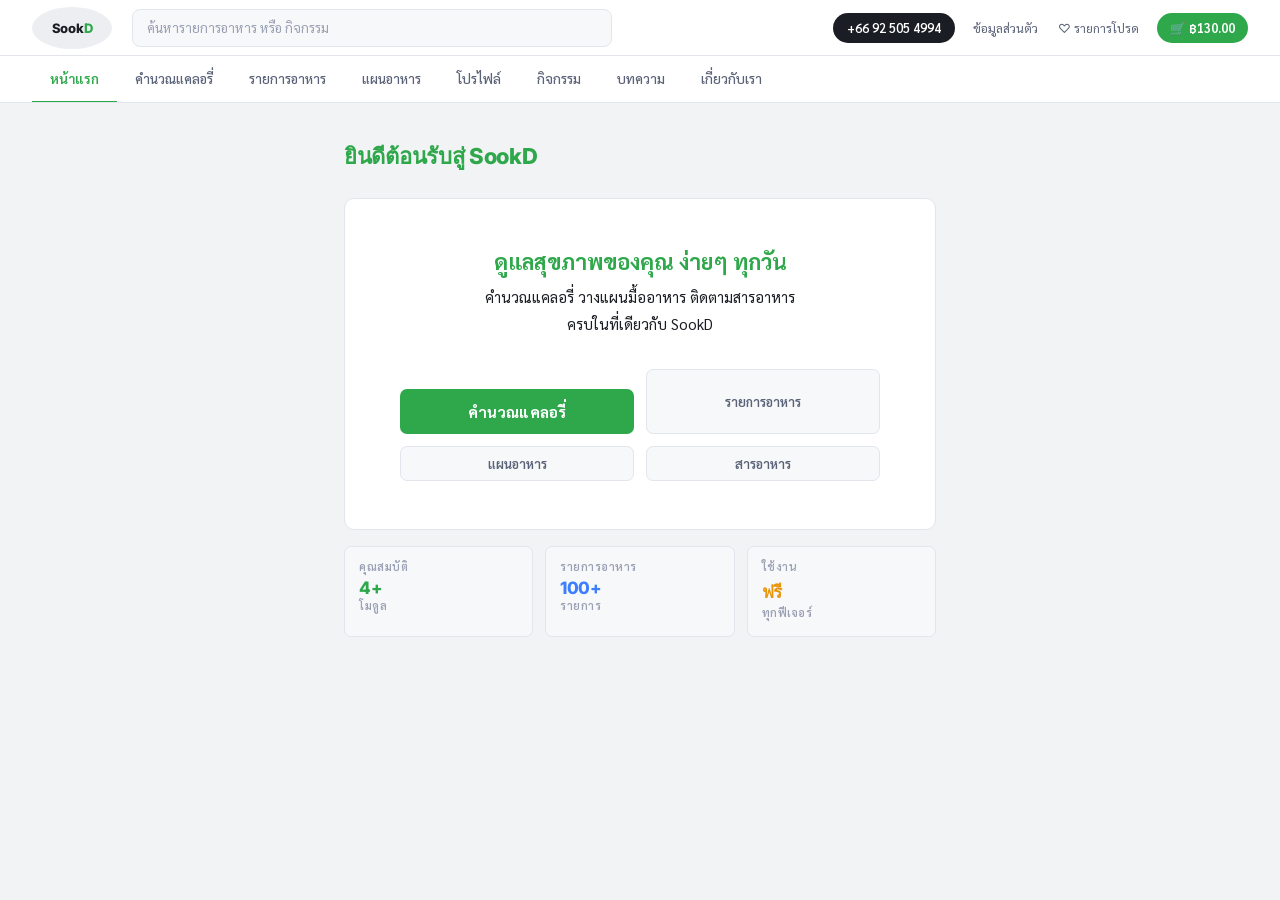
==== index.html @ 578bf30f "first commit" ====
<!DOCTYPE html>
<html lang="th">
<head>
<meta charset="UTF-8">
<meta name="viewport" content="width=device-width, initial-scale=1.0">
<title>Sook D · แคลอรี่และโภชนาการ</title>
<link rel="preconnect" href="https://fonts.googleapis.com">
<link href="https://fonts.googleapis.com/css2?family=Sarabun:wght@300;400;500;600;700&family=Inter:wght@400;500;600;700;800&display=swap" rel="stylesheet">
<link rel="stylesheet" href="css/base.css">
<link rel="stylesheet" href="css/layout.css">
<link rel="stylesheet" href="css/macro.css">
<link rel="stylesheet" href="css/planner.css">
<link rel="stylesheet" href="css/modal.css">
<link rel="stylesheet" href="css/components.css">
</head>
<body>

<!-- ── TOP NAV ── -->
<header class="topnav">
  <div class="topnav-logo">Sook<span>D</span></div>

  <div class="topnav-search">
    <input type="text" placeholder="ค้นหารายการอาหาร หรือ กิจกรรม">
  </div>

  <div class="topnav-right">
    <button class="topnav-phone">+66 92 505 4994</button>
    <button class="topnav-icon-btn">ข้อมูลส่วนตัว</button>
    <button class="topnav-icon-btn">&#9825; รายการโปรด</button>
    <button class="topnav-cart">&#128722; &#3647;130.00</button>
  </div>
</header>

<!-- ── SUB NAV ── -->
<nav class="subnav">
  <button class="subnav-tab active" data-page="home"       onclick="showPage('home', this)">หน้าแรก</button>
  <button class="subnav-tab"        data-page="calc"       onclick="showPage('calc', this)">คำนวณแคลอรี่</button>
  <button class="subnav-tab"        data-page="foods"      onclick="showPage('foods', this)">รายการอาหาร</button>
  <button class="subnav-tab"        data-page="plan"       onclick="showPage('plan', this)">แผนอาหาร</button>
  <button class="subnav-tab"        data-page="history"    onclick="showPage('history', this)">โปรไฟล์</button>
  <button class="subnav-tab"        data-page="activities" onclick="showPage('activities', this)">กิจกรรม</button>
  <button class="subnav-tab"        data-page="articles"   onclick="showPage('articles', this)">บทความ</button>
  <button class="subnav-tab"        data-page="about"      onclick="showPage('about', this)">เกี่ยวกับเรา</button>
</nav>

<!-- ── PAGE CONTENT ── -->
<div id="page-content" class="container"></div>

<!-- ── FOOD MODAL ── -->
<div class="modal-overlay" id="food-modal" onclick="closeModalOutside(event)"></div>

<!-- ── TOAST ── -->
<div class="toast" id="toast">
  <span class="toast-icon" id="toast-icon">✓</span>
  <span id="toast-msg">บันทึกแล้ว</span>
</div>

<script src="js/state.js"></script>
<script src="js/toast.js"></script>
<script src="js/foods.js"></script>
<script src="js/foodspage.js"></script>
<script src="js/calc.js"></script>
<script src="js/macro.js"></script>
<script src="js/planner.js"></script>
<script src="js/modal.js"></script>
<script src="js/history.js"></script>
<script src="js/nav.js"></script>
<script src="js/main.js"></script>
</body>
</html>
---- css/base.css ----
/* ══════════════════════════════════════════════════
   base.css · CSS vars, Reset, Top nav, Sub nav
   ══════════════════════════════════════════════════ */

@import url('https://fonts.googleapis.com/css2?family=Sarabun:wght@300;400;500;600;700&family=Inter:wght@400;500;600;700;800&display=swap');

:root {
  --bg:        #f2f3f5;
  --surface:   #ffffff;
  --surface2:  #f7f8fa;
  --surface3:  #eceef2;
  --border:    #e2e5ec;
  --border2:   #c8cdd8;

  --text:      #1a1d23;
  --text2:     #5a6278;
  --text3:     #9aa0b4;

  --accent:        #2ea84b;
  --accent-dark:   #228c3c;
  --accent-dim:    rgba(46,168,75,.10);
  --accent-glow:   rgba(46,168,75,.18);

  --blue:      #3d7eff;
  --blue-dim:  rgba(61,126,255,.10);
  --amber:     #e8950a;
  --amber-dim: rgba(232,149,10,.10);
  --rose:      #e03c5a;
  --rose-dim:  rgba(224,60,90,.10);
  --purple:    #7c4dff;

  --radius:    10px;
  --radius-sm: 7px;
  --shadow-sm: 0 1px 3px rgba(0,0,0,.06);
  --shadow:    0 2px 8px rgba(0,0,0,.07);
}

*, *::before, *::after { box-sizing: border-box; margin: 0; padding: 0; }
html { font-size: 15px; }
body {
  font-family: 'Sarabun', 'Inter', sans-serif;
  background: var(--bg);
  color: var(--text);
  min-height: 100vh;
}
button { cursor: pointer; font-family: inherit; }
input, select, textarea { font-family: inherit; }

/* ── TOP NAV ── */
.topnav {
  background: var(--surface);
  border-bottom: 1px solid var(--border);
  padding: 0 32px;
  height: 56px;
  display: flex;
  align-items: center;
  gap: 20px;
  position: sticky;
  top: 0;
  z-index: 100;
}

.topnav-logo {
  font-family: 'Inter', sans-serif;
  font-size: 17px;
  font-weight: 800;
  color: var(--text);
  white-space: nowrap;
  min-width: 80px;
  background: var(--surface3);
  border-radius: 50%;
  width: 42px;
  height: 42px;
  display: flex;
  align-items: center;
  justify-content: center;
  font-size: 13px;
  letter-spacing: -.3px;
}
.topnav-logo span { color: var(--accent); }

.topnav-search {
  flex: 1;
  max-width: 480px;
  position: relative;
}
.topnav-search input {
  width: 100%;
  height: 38px;
  border: 1.5px solid var(--border);
  border-radius: 8px;
  padding: 0 40px 0 14px;
  font-size: 13.5px;
  background: var(--surface2);
  color: var(--text);
  outline: none;
  transition: border-color .15s;
}
.topnav-search input:focus { border-color: var(--accent); background: #fff; }
.topnav-search input::placeholder { color: var(--text3); }
.topnav-search-icon {
  position: absolute;
  right: 12px;
  top: 50%;
  transform: translateY(-50%);
  color: var(--text3);
  font-size: 14px;
  pointer-events: none;
}

.topnav-right {
  display: flex;
  align-items: center;
  gap: 16px;
  margin-left: auto;
}

.topnav-phone {
  background: var(--text);
  color: #fff;
  border: none;
  border-radius: 20px;
  padding: 7px 14px;
  font-size: 12.5px;
  font-weight: 600;
  display: flex;
  align-items: center;
  gap: 6px;
  white-space: nowrap;
}
.topnav-phone:hover { background: #2a2d36; }

.topnav-icon-btn {
  display: flex;
  align-items: center;
  gap: 5px;
  font-size: 12.5px;
  color: var(--text2);
  background: none;
  border: none;
  padding: 4px 2px;
  white-space: nowrap;
}
.topnav-icon-btn:hover { color: var(--accent); }

.topnav-cart {
  background: var(--accent);
  color: #fff;
  border: none;
  border-radius: 20px;
  padding: 7px 13px;
  font-size: 12.5px;
  font-weight: 700;
  display: flex;
  align-items: center;
  gap: 6px;
}
.topnav-cart:hover { background: var(--accent-dark); }

/* ── SUB NAV (horizontal page tabs) ── */
.subnav {
  background: var(--surface);
  border-bottom: 1px solid var(--border);
  padding: 0 32px;
  display: flex;
  align-items: center;
  gap: 0;
  overflow-x: auto;
  scrollbar-width: none;
}
.subnav::-webkit-scrollbar { display: none; }

.subnav-tab {
  background: none;
  border: none;
  border-bottom: 2.5px solid transparent;
  padding: 14px 18px;
  font-size: 13.5px;
  font-weight: 500;
  color: var(--text2);
  white-space: nowrap;
  transition: color .15s, border-color .15s;
  margin-bottom: -1px;
}
.subnav-tab:hover { color: var(--text); }
.subnav-tab.active {
  color: var(--accent);
  border-bottom-color: var(--accent);
  font-weight: 600;
}
---- css/layout.css ----
/* ══════════════════════════════════════════════════
   layout.css · Page wrapper, Cards, Forms, Buttons
   ══════════════════════════════════════════════════ */

/* ── PAGE CONTENT WRAPPER ── */
#page-content {
  min-height: calc(100vh - 112px);
  padding: 36px 24px 60px;
}
.container {
  max-width: 640px;
  margin: 0 auto;
}
.container-wide {
  max-width: 1060px;
  margin: 0 auto;
}

/* ── PAGE TITLE ── */
.page-title {
  font-family: 'Inter', sans-serif;
  font-size: 22px;
  font-weight: 800;
  color: var(--accent);
  margin-bottom: 24px;
  letter-spacing: -.3px;
}

/* ── CARD ── */
.card {
  background: var(--surface);
  border: 1px solid var(--border);
  border-radius: var(--radius);
  padding: 28px 32px;
  margin-bottom: 16px;
}
.card-title {
  font-family: 'Inter', sans-serif;
  font-size: 15px;
  font-weight: 700;
  color: var(--text);
  margin-bottom: 20px;
  letter-spacing: -.2px;
}

/* ── SECTION HEADER ── */
.section-header { margin-bottom: 20px; }
.section-title {
  font-family: 'Inter', sans-serif;
  font-size: 18px;
  font-weight: 800;
  color: var(--text);
  margin-bottom: 4px;
  letter-spacing: -.3px;
}
.section-sub { font-size: 13px; color: var(--text3); }

/* ── GRID ── */
.grid-2 { display: grid; grid-template-columns: 1fr 1fr; gap: 16px; }
.grid-3 { display: grid; grid-template-columns: 1fr 1fr 1fr; gap: 12px; }
@media (max-width: 700px) {
  .grid-2 { grid-template-columns: 1fr; }
  .grid-3 { grid-template-columns: 1fr 1fr; }
}

/* ── FORM ── */
.form-group { margin-bottom: 18px; }
.form-label {
  display: block;
  font-size: 13px;
  font-weight: 600;
  color: var(--text2);
  margin-bottom: 7px;
}
.form-input {
  width: 100%;
  padding: 10px 13px;
  border: 1.5px solid var(--border);
  border-radius: var(--radius-sm);
  font-size: 14px;
  color: var(--text);
  background: var(--surface);
  outline: none;
  transition: border-color .15s;
  appearance: none;
  -webkit-appearance: none;
}
.form-input:focus { border-color: var(--accent); }
select.form-input {
  background-image: url("data:image/svg+xml,%3Csvg xmlns='http://www.w3.org/2000/svg' width='12' height='8' viewBox='0 0 12 8'%3E%3Cpath d='M1 1l5 5 5-5' stroke='%239aa0b4' stroke-width='1.5' fill='none' stroke-linecap='round'/%3E%3C/svg%3E");
  background-repeat: no-repeat;
  background-position: right 12px center;
  padding-right: 36px;
}

/* ── GENDER RADIO ── */
.radio-group { display: flex; gap: 10px; }
.radio-btn {
  flex: 1;
  display: flex;
  align-items: center;
  gap: 8px;
  padding: 9px 14px;
  border: 1.5px solid var(--border);
  border-radius: var(--radius-sm);
  font-size: 13.5px;
  font-weight: 500;
  color: var(--text2);
  cursor: pointer;
  transition: all .15s;
  user-select: none;
}
.radio-btn:hover { border-color: var(--accent); color: var(--text); }
.radio-btn.selected {
  border-color: var(--accent);
  background: var(--accent-dim);
  color: var(--accent);
  font-weight: 600;
}
.radio-btn .icon { font-size: 16px; }
/* Radio dot indicator */
.radio-btn::before {
  content: '';
  width: 14px; height: 14px;
  border-radius: 50%;
  border: 1.5px solid var(--border2);
  flex-shrink: 0;
  transition: all .15s;
}
.radio-btn.selected::before {
  border-color: var(--accent);
  background: var(--accent);
  box-shadow: inset 0 0 0 3px #fff;
}

/* ── GOAL CARDS ── */
.goal-grid {
  display: grid;
  grid-template-columns: 1fr 1fr;
  gap: 10px;
}
.goal-card {
  border: 1.5px solid var(--border);
  border-radius: var(--radius-sm);
  padding: 14px 16px;
  cursor: pointer;
  transition: all .15s;
  text-align: left;
  background: var(--surface);
}
.goal-card:hover { border-color: var(--accent); background: var(--accent-dim); }
.goal-card.selected {
  border-color: var(--accent);
  background: var(--accent-dim);
}
.goal-card.selected .goal-name { color: var(--accent); }
.goal-icon { display: none; }
.goal-name {
  font-size: 13.5px;
  font-weight: 600;
  color: var(--text);
  margin-bottom: 2px;
  display: flex;
  align-items: center;
  justify-content: space-between;
}
.goal-card.selected .goal-name::after {
  content: '✓';
  display: inline-flex;
  align-items: center;
  justify-content: center;
  width: 18px; height: 18px;
  background: var(--accent);
  color: #fff;
  border-radius: 50%;
  font-size: 10px;
  font-weight: 700;
}
.goal-desc { font-size: 12px; color: var(--text3); }

/* ── BUTTONS ── */
.btn-primary {
  width: 100%;
  padding: 13px;
  background: var(--accent);
  color: #fff;
  border: none;
  border-radius: var(--radius-sm);
  font-size: 15px;
  font-weight: 700;
  margin-top: 20px;
  transition: background .15s, transform .1s;
  letter-spacing: .1px;
}
.btn-primary:hover { background: var(--accent-dark); }
.btn-primary:active { transform: scale(.99); }

.btn-secondary {
  padding: 8px 14px;
  background: var(--surface2);
  color: var(--text2);
  border: 1.5px solid var(--border);
  border-radius: var(--radius-sm);
  font-size: 13px;
  font-weight: 600;
  transition: all .15s;
}
.btn-secondary:hover { border-color: var(--accent); color: var(--accent); background: var(--accent-dim); }

/* ── BMI WIDGET ── */
.bmi-widget { text-align: center; padding: 8px 0 16px; }
.bmi-value {
  font-family: 'Inter', sans-serif;
  font-size: 42px;
  font-weight: 800;
  letter-spacing: -1.5px;
  line-height: 1;
}
.bmi-label { font-size: 12px; color: var(--text3); margin: 4px 0 8px; }
.bmi-status {
  display: inline-block;
  padding: 4px 14px;
  border-radius: 20px;
  font-size: 12px;
  font-weight: 700;
  margin-bottom: 12px;
}
.bmi-bar-track {
  height: 7px;
  background: var(--surface3);
  border-radius: 4px;
  overflow: hidden;
}
.bmi-bar-fill {
  height: 100%;
  border-radius: 4px;
  transition: width .4s ease;
}
.bmi-scale-labels {
  display: flex;
  justify-content: space-between;
  margin-top: 5px;
  font-size: 10px;
  color: var(--text3);
}

/* ── BMI FIGURE (ไอคอนคน) ── */
.bmi-figure-wrap {
  display: flex;
  justify-content: center;
  align-items: flex-end;
  gap: 24px;
  padding: 10px 0 4px;
}
.bmi-figure-line {
  display: flex;
  flex-direction: column;
  align-items: center;
  gap: 2px;
}
.bmi-figure-dot {
  width: 8px; height: 8px;
  border-radius: 2px;
  background: var(--accent);
  opacity: .5;
}
.bmi-figure-dot.active { opacity: 1; }
.bmi-figure-icon {
  font-size: 38px;
  line-height: 1;
}

/* ── STAT CHIPS ── */
.stat-row { display: flex; gap: 10px; }
.stat-chip {
  flex: 1;
  background: var(--surface2);
  border: 1px solid var(--border);
  border-radius: var(--radius-sm);
  padding: 12px 14px;
}
.s-label { font-size: 11px; color: var(--text3); font-weight: 600; margin-bottom: 4px; text-transform: uppercase; letter-spacing: .5px; }
.s-value {
  font-family: 'Inter', sans-serif;
  font-size: 17px;
  font-weight: 800;
  letter-spacing: -.5px;
}
.s-unit { font-size: 11px; font-weight: 400; color: var(--text3); margin-left: 2px; }

/* ── ADVICE / WATER BOX ── */
.advice-box {
  background: var(--surface2);
  border-radius: var(--radius-sm);
  padding: 14px 16px;
  border: 1px solid var(--border);
  margin-top: 14px;
}
.advice-box-label {
  font-size: 11px; color: var(--text3); margin-bottom: 8px;
  text-transform: uppercase; letter-spacing: .6px; font-weight: 700;
}
.advice-box-text { font-size: 13.5px; line-height: 1.75; color: var(--text2); }
.water-box {
  margin-top: 12px; padding: 13px 16px;
  background: var(--blue-dim);
  border-radius: var(--radius-sm);
  border: 1px solid rgba(61,126,255,.15);
}
.water-box-label { font-size: 11px; color: var(--blue); margin-bottom: 6px; text-transform: uppercase; letter-spacing: .6px; font-weight: 700; }
.water-value { font-family: 'Inter', sans-serif; font-size: 20px; font-weight: 800; color: var(--blue); }
.water-unit { font-size: 13px; font-weight: 400; color: var(--text3); }
.water-note { font-size: 11px; color: var(--text3); margin-top: 3px; }

/* ── MACRO SLIDERS (page 2) ── */
.cal-adjust {
  display: flex;
  justify-content: space-between;
  align-items: center;
  margin-bottom: 14px;
}
.cal-adjust-label { font-size: 11px; color: var(--text3); margin-bottom: 2px; }
.cal-adjust-val { font-family: 'Inter', sans-serif; font-size: 26px; font-weight: 800; color: var(--text); }
.cal-adjust-unit { font-size: 13px; color: var(--text3); }
.cal-adjust-btns { display: flex; flex-direction: column; gap: 4px; }
.nudge-btn {
  background: var(--surface2); border: 1.5px solid var(--border);
  border-radius: 6px; width: 28px; height: 28px;
  font-size: 11px; color: var(--text2); font-weight: 700;
  display: flex; align-items: center; justify-content: center;
}
.nudge-btn:hover { border-color: var(--accent); color: var(--accent); }
.slider-labels { display: flex; justify-content: space-between; font-size: 11px; color: var(--text3); }

.macro-item { margin-bottom: 18px; }
.macro-header { display: flex; justify-content: space-between; align-items: center; margin-bottom: 8px; }
.macro-name { font-size: 13px; font-weight: 600; }
.macro-val { font-family: 'Inter', sans-serif; font-size: 14px; font-weight: 700; }
.macro-pct { font-size: 12px; color: var(--text3); margin-left: 5px; }

input[type=range] {
  -webkit-appearance: none;
  width: 100%; height: 6px;
  border-radius: 3px; outline: none;
  cursor: pointer;
}
.range-carb  { background: linear-gradient(to right, var(--amber) var(--pct,40%), var(--surface3) var(--pct,40%)); }
.range-protein { background: linear-gradient(to right, var(--blue) var(--pct,35%), var(--surface3) var(--pct,35%)); }
.range-fat   { background: linear-gradient(to right, var(--rose) var(--pct,25%), var(--surface3) var(--pct,25%)); }
input[type=range]::-webkit-slider-thumb {
  -webkit-appearance: none;
  width: 16px; height: 16px;
  border-radius: 50%;
  background: var(--surface);
  border: 2px solid currentColor;
  box-shadow: 0 1px 4px rgba(0,0,0,.15);
}
.range-carb::-webkit-slider-thumb   { color: var(--amber); }
.range-protein::-webkit-slider-thumb { color: var(--blue); }
.range-fat::-webkit-slider-thumb    { color: var(--rose); }

.macro-total-row {
  padding: 12px; background: var(--surface2); border-radius: var(--radius-sm);
  display: flex; gap: 10px; align-items: center; margin-top: 8px; border: 1px solid var(--border);
}
.macro-total-pct-wrap { flex: 1; text-align: center; }
.macro-total-label { font-size: 11px; color: var(--text3); }
.macro-total-pct { font-family: 'Inter', sans-serif; font-size: 16px; font-weight: 800; }
.macro-total-divider { width: 1px; background: var(--border); height: 32px; }
.macro-total-note { font-size: 12px; color: var(--text3); flex: 3; line-height: 1.6; }
.preset-list { font-size: 13px; color: var(--text2); line-height: 1.9; }
.preset-item { padding: 9px 0; border-bottom: 1px solid var(--border); }
.preset-item--last { border-bottom: none; }

.ring-wrap { display: flex; justify-content: center; margin: 12px 0; }
.ring-svg { overflow: visible; }
.ring-track { fill: none; stroke: var(--surface3); stroke-width: 18; }
.ring-fill { fill: none; stroke-width: 18; stroke-dasharray: 439.82; transition: stroke-dashoffset .4s; }
.ring-center-text { text-anchor: middle; dominant-baseline: middle; }

.macro-pill {
  display: flex; justify-content: space-between; align-items: center;
  padding: 8px 0; border-bottom: 1px solid var(--border);
  font-size: 13px;
}
.macro-pill:last-child { border-bottom: none; }
.macro-pill-left { display: flex; align-items: center; gap: 8px; color: var(--text2); }
.macro-pill-right { font-family: 'Inter', sans-serif; font-weight: 700; font-size: 13px; color: var(--text); }
.macro-dot { width: 9px; height: 9px; border-radius: 50%; flex-shrink: 0; }

/* ── BMI CENTER BLOCK (calc page) ── */
.bmi-center-block {
  text-align: center;
  padding: 6px 0 4px;
  margin-bottom: 4px;
}
.bmi-result-line {
  font-family: 'Inter', sans-serif;
  font-size: 15px;
  font-weight: 700;
  color: var(--text);
  margin-bottom: 10px;
}
.bmi-result-line span { font-weight: 800; }
.bmi-figure-row {
  display: flex;
  justify-content: center;
  gap: 40px;
  margin-bottom: 2px;
}
.bmi-dot-mark {
  width: 10px; height: 10px;
  background: var(--accent);
  border-radius: 2px;
  opacity: .7;
}
.bmi-person-icon {
  font-size: 52px;
  line-height: 1;
  filter: hue-rotate(100deg) saturate(2);
  margin-bottom: 4px;
}
---- css/macro.css ----
/* ══════════════════════════════════════════════════
   macro.css · ring SVG for macro page (override sizes)
   ══════════════════════════════════════════════════ */

/* plan page ring (smaller) */
#plan-ring-wrap .ring-track { stroke-width: 14; }
#plan-ring-wrap .ring-fill  { stroke-width: 14; stroke-dasharray: 376.99; }
---- css/planner.css ----
/* ══════════════════════════════════════════════════
   planner.css · Meal planner + sidebar summary
   ══════════════════════════════════════════════════ */

.plan-page-header {
  display: flex; align-items: flex-start; justify-content: space-between;
  flex-wrap: wrap; gap: 12px; margin-bottom: 20px;
}
.plan-page-actions { display: flex; gap: 8px; flex-wrap: wrap; }

.planner-layout {
  display: grid;
  grid-template-columns: 1fr 300px;
  gap: 20px;
  align-items: start;
}
@media (max-width: 860px) { .planner-layout { grid-template-columns: 1fr; } }

.sticky-summary { position: sticky; top: 80px; }

.meal-section {
  background: var(--surface);
  border: 1px solid var(--border);
  border-radius: var(--radius);
  margin-bottom: 12px;
  overflow: hidden;
}
.meal-header {
  display: flex; align-items: center; justify-content: space-between;
  padding: 15px 20px; cursor: pointer; user-select: none;
  transition: background .12s;
}
.meal-header:hover { background: var(--surface2); }
.meal-header-left { display: flex; align-items: center; gap: 12px; }
.meal-dot { width: 10px; height: 10px; border-radius: 50%; flex-shrink: 0; }
.meal-name { font-weight: 700; font-size: 14px; }
.meal-kcal { font-size: 12px; color: var(--text3); margin-top: 1px; }
.meal-chevron { font-size: 11px; color: var(--text3); }
.meal-body { padding: 0 20px 16px; }

.food-item-row {
  display: flex; justify-content: space-between; align-items: center;
  padding: 10px 0; border-bottom: 1px solid var(--border);
}
.food-item-row:last-of-type { border-bottom: none; }
.food-item-name { font-size: 13.5px; font-weight: 600; color: var(--text); }
.food-item-macros { font-size: 11.5px; color: var(--text3); margin-top: 2px; }
.food-item-right { display: flex; align-items: center; gap: 10px; }
.food-kcal { font-family: 'Inter', sans-serif; font-size: 13px; font-weight: 700; color: var(--accent); }
.del-btn {
  background: none; border: none; color: var(--text3); font-size: 13px;
  width: 22px; height: 22px; display: flex; align-items: center; justify-content: center;
  border-radius: 50%; transition: all .12s;
}
.del-btn:hover { background: var(--rose-dim); color: var(--rose); }

.add-food-btn {
  width: 100%; margin-top: 12px; padding: 9px;
  background: none; border: 1.5px dashed var(--border2);
  border-radius: var(--radius-sm); font-size: 13px;
  color: var(--text3); font-weight: 600; transition: all .15s;
}
.add-food-btn:hover { border-color: var(--accent); color: var(--accent); background: var(--accent-dim); }

/* summary sidebar */
.budget-bar-wrap { margin: 8px 0; }
.budget-bar-meta {
  display: flex; justify-content: space-between;
  font-size: 11.5px; color: var(--text3); margin-bottom: 5px;
}
.budget-bar-track { height: 7px; background: var(--surface3); border-radius: 4px; overflow: hidden; }
.budget-bar-fill { height: 100%; border-radius: 4px; transition: width .4s ease; }
.budget-bar-status { font-size: 11px; color: var(--text3); margin-top: 5px; text-align: center; }

.quick-fill-btn {
  padding: 8px 14px; background: var(--accent);
  color: #fff; border: none; border-radius: var(--radius-sm);
  font-size: 13px; font-weight: 700; transition: background .15s;
}
.quick-fill-btn:hover { background: var(--accent-dark); }
---- css/modal.css ----
/* ══════════════════════════════════════════════════
   modal.css · Food search modal
   ══════════════════════════════════════════════════ */

.modal-overlay {
  display: none;
  position: fixed; inset: 0;
  background: rgba(0,0,0,.45);
  z-index: 300;
  align-items: flex-end;
  justify-content: center;
}
.modal-overlay.open { display: flex; }
@media (min-width: 600px) {
  .modal-overlay { align-items: center; }
  .modal-sheet { border-radius: var(--radius); max-height: 80vh; width: 500px; }
}
.modal-sheet {
  background: var(--surface);
  width: 100%; max-height: 90vh;
  border-radius: var(--radius) var(--radius) 0 0;
  display: flex; flex-direction: column;
  overflow: hidden;
}
.modal-header {
  display: flex; align-items: center; justify-content: space-between;
  padding: 18px 22px 14px; border-bottom: 1px solid var(--border);
}
.modal-title { font-family: 'Inter', sans-serif; font-size: 15px; font-weight: 700; }
.modal-close {
  background: var(--surface2); border: 1px solid var(--border);
  border-radius: 50%; width: 28px; height: 28px;
  font-size: 13px; color: var(--text2);
  display: flex; align-items: center; justify-content: center;
}
.modal-close:hover { background: var(--rose-dim); color: var(--rose); }
.modal-search { padding: 12px 22px; border-bottom: 1px solid var(--border); }
.modal-search input {
  width: 100%; padding: 9px 13px;
  border: 1.5px solid var(--border); border-radius: var(--radius-sm);
  font-size: 13.5px; outline: none;
  transition: border-color .15s;
}
.modal-search input:focus { border-color: var(--accent); }
.modal-body { overflow-y: auto; padding: 14px 22px 22px; flex: 1; }

.food-card {
  border: 1.5px solid var(--border); border-radius: var(--radius-sm);
  padding: 13px 15px; margin-bottom: 10px; cursor: pointer;
  transition: all .15s; position: relative; overflow: hidden;
}
.food-card:hover { border-color: var(--accent); background: var(--accent-dim); }
.food-card.recommended { border-color: var(--accent); }
.rec-badge {
  font-size: 10px; font-weight: 700; color: var(--accent);
  text-transform: uppercase; letter-spacing: .5px;
  margin-bottom: 5px;
}
.food-card-top { display: flex; justify-content: space-between; align-items: flex-start; gap: 10px; }
.food-card-name { font-size: 13.5px; font-weight: 600; color: var(--text); line-height: 1.4; }
.food-card-kcal { font-family: 'Inter', sans-serif; font-size: 14px; font-weight: 800; color: var(--accent); white-space: nowrap; }
.food-card-macros { font-size: 11.5px; color: var(--text3); margin-top: 4px; }
.food-card-tags { display: flex; flex-wrap: wrap; gap: 5px; margin-top: 8px; }
.tag {
  font-size: 10px; font-weight: 700; padding: 2px 8px;
  border-radius: 20px; text-transform: uppercase; letter-spacing: .4px;
}
.tag-green  { background: var(--accent-dim); color: var(--accent); }
.tag-blue   { background: var(--blue-dim); color: var(--blue); }
.tag-amber  { background: var(--amber-dim); color: var(--amber); }
.tag-purple { background: rgba(124,77,255,.10); color: var(--purple); }
---- css/components.css ----
/* ══════════════════════════════════════════════════
   components.css · History, Toast, Empty state, Misc
   ══════════════════════════════════════════════════ */

/* ── HISTORY ── */
.history-row {
  display: flex; justify-content: space-between; align-items: center;
  padding: 13px 0; border-bottom: 1px solid var(--border);
}
.history-row:last-child { border-bottom: none; }
.history-date { font-weight: 700; font-size: 13.5px; }
.history-meta { font-size: 11.5px; color: var(--text3); margin-top: 2px; }
.history-kcal { font-family: 'Inter', sans-serif; font-size: 15px; font-weight: 800; }
.del-history-btn {
  background: none; border: none; color: var(--text3); font-size: 13px;
  width: 22px; height: 22px; display: flex; align-items: center; justify-content: center;
  border-radius: 50%; transition: all .12s;
}
.del-history-btn:hover { background: var(--rose-dim); color: var(--rose); }

/* ── TOAST ── */
.toast {
  position: fixed; bottom: 28px; left: 50%; transform: translateX(-50%) translateY(20px);
  background: var(--text); color: #fff;
  padding: 10px 20px; border-radius: 20px;
  font-size: 13px; font-weight: 600;
  display: flex; align-items: center; gap: 8px;
  opacity: 0; pointer-events: none;
  transition: all .25s ease; z-index: 500; white-space: nowrap;
}
.toast.show { opacity: 1; transform: translateX(-50%) translateY(0); }
.toast-icon { font-size: 15px; }

/* ── EMPTY STATE ── */
.empty-state {
  text-align: center; padding: 28px 0; color: var(--text3); font-size: 13px;
}
.empty-state-icon {
  font-size: 28px; margin-bottom: 8px; opacity: .4;
}

/* ── SCROLLBAR ── */
::-webkit-scrollbar { width: 6px; height: 6px; }
::-webkit-scrollbar-track { background: transparent; }
::-webkit-scrollbar-thumb { background: var(--surface3); border-radius: 3px; }

/* ── DIVIDER ── */
.divider { height: 1px; background: var(--border); margin: 18px 0; }
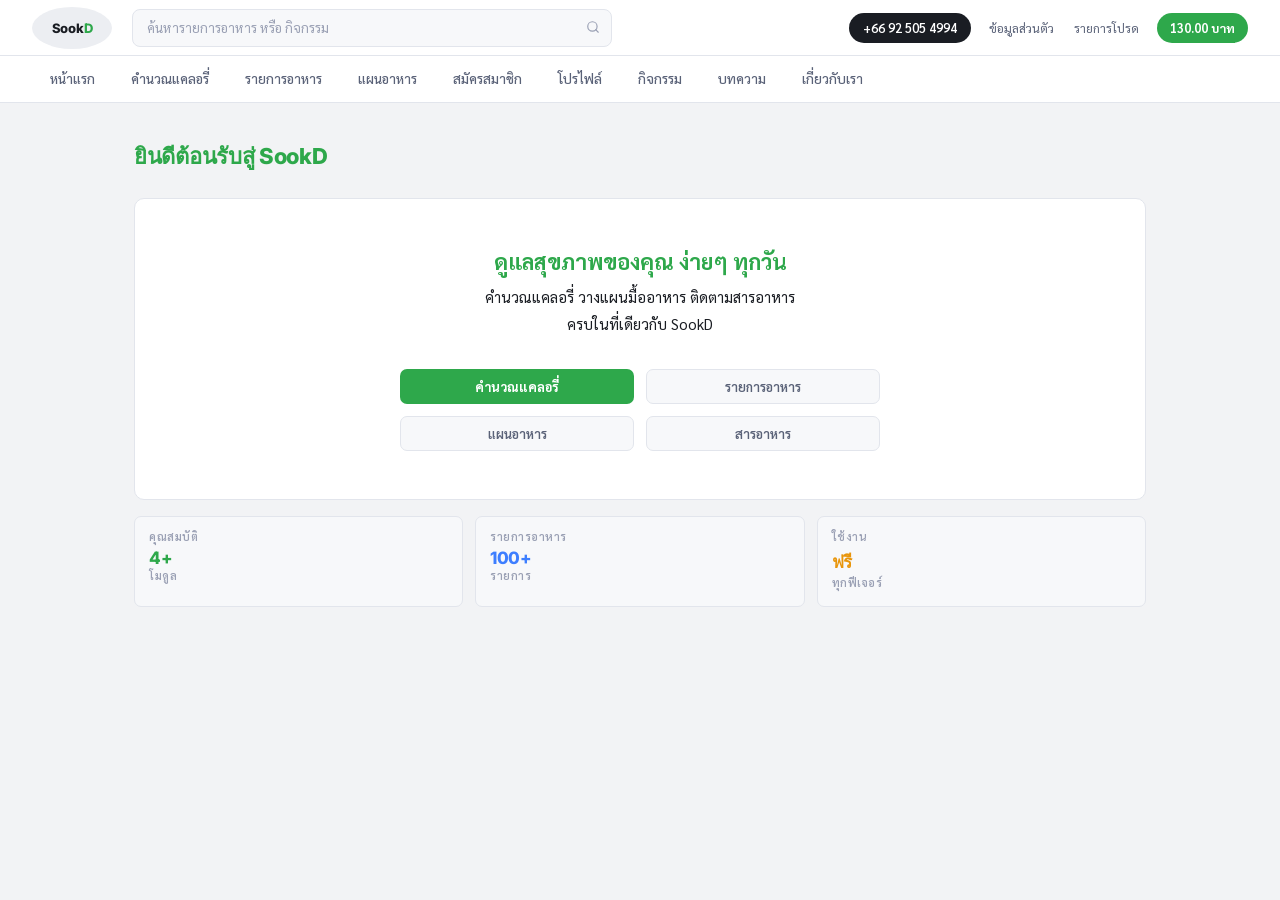
==== commit 749b1e68: "Update sub" ====
--- a/index.html
+++ b/index.html
@@ -12,46 +12,51 @@
 <link rel="stylesheet" href="css/planner.css">
 <link rel="stylesheet" href="css/modal.css">
 <link rel="stylesheet" href="css/components.css">
+<link rel="stylesheet" href="css/subscribe.css">
 </head>
 <body>
 
-<!-- ── TOP NAV ── -->
+<!-- TOP NAV -->
 <header class="topnav">
   <div class="topnav-logo">Sook<span>D</span></div>
 
   <div class="topnav-search">
     <input type="text" placeholder="ค้นหารายการอาหาร หรือ กิจกรรม">
+    <span class="topnav-search-icon">
+      <svg width="14" height="14" viewBox="0 0 24 24" fill="none" stroke="currentColor" stroke-width="2" stroke-linecap="round" stroke-linejoin="round"><circle cx="11" cy="11" r="8"/><path d="m21 21-4.35-4.35"/></svg>
+    </span>
   </div>
 
   <div class="topnav-right">
     <button class="topnav-phone">+66 92 505 4994</button>
     <button class="topnav-icon-btn">ข้อมูลส่วนตัว</button>
-    <button class="topnav-icon-btn">&#9825; รายการโปรด</button>
-    <button class="topnav-cart">&#128722; &#3647;130.00</button>
+    <button class="topnav-icon-btn">รายการโปรด</button>
+    <button class="topnav-cart">130.00 บาท</button>
   </div>
 </header>
 
-<!-- ── SUB NAV ── -->
+<!-- SUB NAV -->
 <nav class="subnav">
-  <button class="subnav-tab active" data-page="home"       onclick="showPage('home', this)">หน้าแรก</button>
-  <button class="subnav-tab"        data-page="calc"       onclick="showPage('calc', this)">คำนวณแคลอรี่</button>
-  <button class="subnav-tab"        data-page="foods"      onclick="showPage('foods', this)">รายการอาหาร</button>
-  <button class="subnav-tab"        data-page="plan"       onclick="showPage('plan', this)">แผนอาหาร</button>
-  <button class="subnav-tab"        data-page="history"    onclick="showPage('history', this)">โปรไฟล์</button>
-  <button class="subnav-tab"        data-page="activities" onclick="showPage('activities', this)">กิจกรรม</button>
-  <button class="subnav-tab"        data-page="articles"   onclick="showPage('articles', this)">บทความ</button>
-  <button class="subnav-tab"        data-page="about"      onclick="showPage('about', this)">เกี่ยวกับเรา</button>
+  <button class="subnav-tab active" onclick="showPage('home', this)">หน้าแรก</button>
+  <button class="subnav-tab" onclick="showPage('calc', this)">คำนวณแคลอรี่</button>
+  <button class="subnav-tab" onclick="showPage('foods', this)">รายการอาหาร</button>
+  <button class="subnav-tab" onclick="showPage('plan', this)">แผนอาหาร</button>
+  <button class="subnav-tab" onclick="showPage('subscribe', this)">สมัครสมาชิก</button>
+  <button class="subnav-tab" onclick="showPage('history', this)">โปรไฟล์</button>
+  <button class="subnav-tab" onclick="showPage('activity', this)">กิจกรรม</button>
+  <button class="subnav-tab" onclick="showPage('article', this)">บทความ</button>
+  <button class="subnav-tab" onclick="showPage('about', this)">เกี่ยวกับเรา</button>
 </nav>
 
-<!-- ── PAGE CONTENT ── -->
+<!-- PAGE CONTENT -->
 <div id="page-content" class="container"></div>
 
-<!-- ── FOOD MODAL ── -->
+<!-- FOOD MODAL -->
 <div class="modal-overlay" id="food-modal" onclick="closeModalOutside(event)"></div>
 
-<!-- ── TOAST ── -->
+<!-- TOAST -->
 <div class="toast" id="toast">
-  <span class="toast-icon" id="toast-icon">✓</span>
+  <span class="toast-icon" id="toast-icon">&#10003;</span>
   <span id="toast-msg">บันทึกแล้ว</span>
 </div>
 
@@ -64,6 +69,8 @@
 <script src="js/planner.js"></script>
 <script src="js/modal.js"></script>
 <script src="js/history.js"></script>
+<script src="js/subscribe.js"></script>
+<script src="js/sub-calendar.js"></script>
 <script src="js/nav.js"></script>
 <script src="js/main.js"></script>
 </body>
--- a/css/layout.css
+++ b/css/layout.css
@@ -195,6 +195,14 @@
 .btn-primary:hover { background: var(--accent-dark); }
 .btn-primary:active { transform: scale(.99); }
 
+/* ปุ่ม primary ที่อยู่ในกริดเดียวกับ btn-secondary (หน้า home) ให้ขนาดเท่ากัน */
+.btn-hero {
+  width: auto;
+  padding: 8px 14px;
+  font-size: 13px;
+  margin-top: 0;
+}
+
 .btn-secondary {
   padding: 8px 14px;
   background: var(--surface2);
--- a/css/planner.css
+++ b/css/planner.css
@@ -1,5 +1,5 @@
 /* ══════════════════════════════════════════════════
-   planner.css · Meal planner + sidebar summary
+   planner.css · Meal planner (Subscription & Batch)
    ══════════════════════════════════════════════════ */
 
 .plan-page-header {
@@ -7,6 +7,37 @@
   flex-wrap: wrap; gap: 12px; margin-bottom: 20px;
 }
 .plan-page-actions { display: flex; gap: 8px; flex-wrap: wrap; }
+
+/* --- ส่วนที่เพิ่มใหม่: แถบเลือกวันจัดส่ง (Batch Selector) --- */
+.batch-selector-container {
+  background: var(--surface);
+  border: 1px solid var(--border);
+  border-radius: var(--radius);
+  padding: 16px;
+  margin-bottom: 20px;
+}
+.batch-info {
+  display: flex; align-items: center; gap: 12px; margin-bottom: 12px;
+}
+.batch-badge {
+  background: var(--accent-dim); color: var(--accent);
+  padding: 4px 8px; border-radius: 4px; font-size: 11px; font-weight: 700;
+}
+.batch-date-range { font-size: 13px; color: var(--text); font-weight: 600; }
+.day-tabs { 
+  display: flex; gap: 8px; overflow-x: auto; padding-bottom: 4px;
+}
+/* ซ่อน Scrollbar ของ day-tabs เพื่อความสวยงาม */
+.day-tabs::-webkit-scrollbar { display: none; }
+.day-tab {
+  padding: 8px 16px; background: var(--surface2); border: 1px solid var(--border2);
+  border-radius: var(--radius-sm); font-size: 13px; font-weight: 600;
+  color: var(--text3); cursor: pointer; transition: all 0.2s; white-space: nowrap;
+}
+.day-tab:hover { background: var(--surface3); }
+.day-tab.active {
+  background: var(--accent); color: #fff; border-color: var(--accent);
+}
 
 .planner-layout {
   display: grid;
@@ -38,31 +69,62 @@
 .meal-chevron { font-size: 11px; color: var(--text3); }
 .meal-body { padding: 0 20px 16px; }
 
-.food-item-row {
-  display: flex; justify-content: space-between; align-items: center;
-  padding: 10px 0; border-bottom: 1px solid var(--border);
-}
-.food-item-row:last-of-type { border-bottom: none; }
+/* --- ปรับปรุงโครงสร้างการ์ดอาหารใหม่ --- */
+.food-item-card {
+  padding: 14px 0; border-bottom: 1px solid var(--border);
+}
+.food-item-card:last-child { border-bottom: none; }
+.food-item-main {
+  display: flex; justify-content: space-between; align-items: flex-start;
+  margin-bottom: 10px;
+}
+.food-item-info { flex: 1; padding-right: 12px; }
 .food-item-name { font-size: 13.5px; font-weight: 600; color: var(--text); }
-.food-item-macros { font-size: 11.5px; color: var(--text3); margin-top: 2px; }
-.food-item-right { display: flex; align-items: center; gap: 10px; }
+.food-item-macros { font-size: 11.5px; color: var(--text3); margin-top: 4px; }
+.food-item-actions { display: flex; align-items: center; gap: 8px; }
 .food-kcal { font-family: 'Inter', sans-serif; font-size: 13px; font-weight: 700; color: var(--accent); }
+
+/* ปุ่มสลับเมนู (Swap) */
+.btn-swap-meal {
+  background: var(--surface2); border: 1px solid var(--border2);
+  border-radius: 4px; font-size: 11px; padding: 4px 8px;
+  cursor: pointer; color: var(--text); transition: all 0.15s;
+}
+.btn-swap-meal:hover { border-color: var(--accent); color: var(--accent); }
+
 .del-btn {
   background: none; border: none; color: var(--text3); font-size: 13px;
-  width: 22px; height: 22px; display: flex; align-items: center; justify-content: center;
-  border-radius: 50%; transition: all .12s;
+  width: 26px; height: 26px; display: flex; align-items: center; justify-content: center;
+  border-radius: 50%; transition: all .12s; cursor: pointer;
 }
 .del-btn:hover { background: var(--rose-dim); color: var(--rose); }
+
+/* --- ส่วนที่เพิ่มใหม่: ระบบเลือกวัตถุดิบ (Ingredient Customizer) --- */
+.ingredient-customizer {
+  display: flex; gap: 16px; flex-wrap: wrap;
+  background: var(--surface2); padding: 10px 12px;
+  border-radius: 6px; margin-top: 4px;
+}
+.alt-select-group { 
+  display: flex; align-items: center; gap: 8px; 
+  font-size: 12px; color: var(--text3); 
+}
+.alt-dropdown {
+  background: var(--surface); border: 1px solid var(--border);
+  border-radius: 4px; padding: 4px 8px; font-size: 12px;
+  color: var(--text); cursor: pointer; outline: none; transition: border .15s;
+}
+.alt-dropdown:focus { border-color: var(--accent); }
 
 .add-food-btn {
   width: 100%; margin-top: 12px; padding: 9px;
   background: none; border: 1.5px dashed var(--border2);
   border-radius: var(--radius-sm); font-size: 13px;
-  color: var(--text3); font-weight: 600; transition: all .15s;
+  color: var(--text3); font-weight: 600; transition: all .15s; cursor: pointer;
 }
 .add-food-btn:hover { border-color: var(--accent); color: var(--accent); background: var(--accent-dim); }
 
-/* summary sidebar */
+/* --- Summary Sidebar --- */
 .budget-bar-wrap { margin: 8px 0; }
 .budget-bar-meta {
   display: flex; justify-content: space-between;
@@ -75,6 +137,169 @@
 .quick-fill-btn {
   padding: 8px 14px; background: var(--accent);
   color: #fff; border: none; border-radius: var(--radius-sm);
-  font-size: 13px; font-weight: 700; transition: background .15s;
+  font-size: 13px; font-weight: 700; transition: background .15s; cursor: pointer;
 }
 .quick-fill-btn:hover { background: var(--accent-dark); }
+
+/* --- โหมดแก้เมนูจากปฏิทินสมาชิก: แบนเนอร์เด่น ค้างอยู่บนสุดตลอดการเลื่อนหน้า --- */
+.cal-edit-banner {
+  display: flex;
+  position: sticky;
+  top: 56px; /* ใต้ topnav ที่ sticky อยู่ที่ top:0 height 56px */
+  z-index: 90;
+  align-items: center;
+  justify-content: space-between;
+  flex-wrap: wrap;
+  gap: 12px;
+  background: var(--accent);
+  color: #fff;
+  border-radius: var(--radius);
+  padding: 14px 18px;
+  margin-bottom: 18px;
+  box-shadow: var(--shadow);
+}
+.cal-edit-banner-text { display: flex; align-items: center; gap: 8px; font-size: 13.5px; flex-wrap: wrap; }
+.cal-edit-banner-label { opacity: .9; }
+.cal-edit-banner-date { font-weight: 800; font-size: 16px; font-family: 'Inter', sans-serif; }
+.cal-edit-banner-actions { display: flex; gap: 10px; flex-shrink: 0; }
+.cal-edit-cancel-btn {
+  background: rgba(255,255,255,.16); border: 1px solid rgba(255,255,255,.5); color: #fff;
+  padding: 10px 16px; border-radius: var(--radius-sm); font-size: 13px; font-weight: 600;
+  cursor: pointer; transition: background .15s;
+}
+.cal-edit-cancel-btn:hover { background: rgba(255,255,255,.28); }
+.cal-edit-save-btn {
+  background: #fff; color: var(--accent-dark); border: none;
+  padding: 11px 22px; border-radius: var(--radius-sm); font-size: 14px; font-weight: 800;
+  cursor: pointer; box-shadow: 0 2px 8px rgba(0,0,0,.18); transition: transform .1s, background .15s;
+}
+.cal-edit-save-btn:hover { background: #f3f3f3; }
+.cal-edit-save-btn:active { transform: scale(.97); }
+
+/* --- Ingredient Display & Customization UI --- */
+.ingredient-display-box {
+  background: var(--surface2);
+  border-radius: 6px;
+  padding: 10px 12px;
+  margin-top: 8px;
+  font-size: 12px;
+}
+
+.ing-normal {
+  color: var(--text);
+  margin-bottom: 8px;
+  line-height: 1.5;
+}
+
+.ing-title {
+  font-weight: 700;
+  color: var(--text);
+  margin-right: 4px;
+}
+
+.ing-alts {
+  border-top: 1px dashed var(--border2);
+  padding-top: 8px;
+  display: flex;
+  flex-direction: column;
+  gap: 6px;
+}
+
+.alt-pill-group {
+  display: flex;
+  flex-wrap: wrap;
+  gap: 12px;
+}
+
+.alt-pill {
+  background: var(--surface);
+  border: 1px solid var(--border);
+  color: var(--text3);
+  padding: 6px 14px;
+  border-radius: 20px;
+  font-size: 11.5px;
+  cursor: pointer;
+  transition: all 0.2s ease;
+  user-select: none;
+}
+
+.alt-pill:hover {
+  border-color: var(--accent);
+  color: var(--accent);
+}
+
+.alt-pill.selected {
+  background: var(--accent);
+  color: #fff;
+  border-color: var(--accent);
+  font-weight: 600;
+}
+
+.alt-container {
+  display: flex;
+  flex-direction: column;
+  align-items: center;
+  gap: 4px;
+}
+
+.change-notice {
+  font-size: 10px;
+  color: var(--accent);
+  background: var(--accent-dim);
+  padding: 2px 6px;
+  border-radius: 4px;
+  margin-top: 2px;
+  white-space: nowrap;
+  font-style: italic;
+}
+
+.change-summary {
+  margin-top: 10px;
+  padding: 8px;
+  background: var(--accent-dim);
+  border-left: 3px solid var(--accent);
+  border-radius: 4px;
+}
+
+.change-item {
+  font-size: 11px;
+  color: var(--accent-dark);
+  margin-bottom: 2px;
+}
+/* ── ปุ่มบันทึกเมนู (เด่น, ขนาดใหญ่, มีเงา) ── */
+.plan-save-btn {
+  padding: 10px 22px;
+  background: linear-gradient(135deg, var(--accent), var(--accent-dark));
+  color: #fff;
+  border: none;
+  border-radius: var(--radius-sm);
+  font-size: 14px;
+  font-weight: 800;
+  cursor: pointer;
+  letter-spacing: .3px;
+  box-shadow: 0 3px 12px rgba(var(--accent-rgb, 93,188,120), 0.40);
+  transition: transform .15s, box-shadow .15s, background .15s;
+  white-space: nowrap;
+}
+.plan-save-btn:hover {
+  background: linear-gradient(135deg, var(--accent-dark), var(--accent));
+  box-shadow: 0 5px 18px rgba(var(--accent-rgb, 93,188,120), 0.50);
+  transform: translateY(-1px);
+}
+.plan-save-btn:active { transform: scale(.97); box-shadow: none; }
+
+/* ── ปุ่มกลับ (Back) ── */
+.btn-back {
+  padding: 7px 16px;
+  background: var(--surface2, #f5f5f5);
+  color: var(--text2, #555);
+  border: 1.5px solid var(--border, #ddd);
+  border-radius: var(--radius-sm);
+  font-size: 13px;
+  font-weight: 600;
+  cursor: pointer;
+  transition: background .15s, color .15s, border-color .15s;
+  white-space: nowrap;
+}
+.btn-back:hover { background: var(--accent-dim); color: var(--accent-dark); border-color: var(--accent); }
+.btn-back:active { transform: scale(.97); }
--- a/css/subscribe.css
+++ b/css/subscribe.css
@@ -0,0 +1,247 @@
+/* subscribe.css - สมัครสมาชิกแพ็กเกจอาหาร */
+
+.sub-layout {
+  display: grid;
+  grid-template-columns: 1fr 300px;
+  gap: 20px;
+  align-items: start;
+}
+@media (max-width: 860px) { .sub-layout { grid-template-columns: 1fr; } }
+
+/* แบนเนอร์แพ็กเกจที่ใช้งานอยู่ */
+.sub-active-banner {
+  display: flex;
+  align-items: center;
+  gap: 10px;
+  background: var(--accent-dim);
+  border: 1px solid rgba(42,122,71,.2);
+  border-radius: var(--radius-sm);
+  padding: 12px 16px;
+  margin-bottom: 18px;
+  font-size: 13px;
+  color: var(--accent-dark);
+}
+.sub-active-dot {
+  width: 8px; height: 8px;
+  border-radius: 50%;
+  background: var(--accent);
+  flex-shrink: 0;
+}
+.btn-cancel-sub {
+  border-color: var(--rose) !important;
+  color: var(--rose) !important;
+}
+.btn-cancel-sub:hover { background: var(--rose-dim) !important; }
+
+/* เลือกมื้อ */
+.sub-meal-grid {
+  display: grid;
+  grid-template-columns: 1fr 1fr;
+  gap: 10px;
+}
+@media (max-width: 600px) { .sub-meal-grid { grid-template-columns: 1fr; } }
+
+.sub-meal-toggle {
+  display: flex;
+  align-items: center;
+  gap: 10px;
+  border: 1px solid var(--border);
+  border-radius: var(--radius-sm);
+  padding: 12px 14px;
+  cursor: pointer;
+  transition: all .15s;
+  background: var(--surface);
+}
+.sub-meal-toggle:hover { border-color: var(--accent); }
+.sub-meal-toggle.selected {
+  border-color: var(--accent);
+  background: var(--accent-dim);
+}
+.sub-meal-dot { width: 9px; height: 9px; border-radius: 50%; flex-shrink: 0; }
+.sub-meal-name { font-size: 13.5px; font-weight: 500; color: var(--text); }
+.sub-meal-toggle.selected .sub-meal-name { font-weight: 600; color: var(--accent-dark); }
+
+/* เลือกแพ็กเกจ */
+.sub-plan-grid {
+  display: grid;
+  grid-template-columns: 1fr 1fr 1fr;
+  gap: 12px;
+}
+@media (max-width: 600px) { .sub-plan-grid { grid-template-columns: 1fr; } }
+
+.sub-plan-card {
+  position: relative;
+  border: 1px solid var(--border);
+  border-radius: var(--radius);
+  padding: 18px 16px;
+  cursor: pointer;
+  transition: all .15s;
+  background: var(--surface);
+  text-align: center;
+}
+.sub-plan-card:hover { border-color: var(--accent); }
+.sub-plan-card.selected {
+  border-color: var(--accent);
+  background: var(--accent-dim);
+  box-shadow: var(--shadow-sm);
+}
+
+.sub-best-badge {
+  position: absolute;
+  top: -9px;
+  left: 50%;
+  transform: translateX(-50%);
+  background: var(--accent);
+  color: #fff;
+  font-size: 10.5px;
+  font-weight: 700;
+  padding: 3px 10px;
+  border-radius: 12px;
+  letter-spacing: .2px;
+  white-space: nowrap;
+}
+
+.sub-plan-days {
+  font-family: 'Inter', sans-serif;
+  font-size: 16px;
+  font-weight: 800;
+  color: var(--text);
+  margin-bottom: 6px;
+  margin-top: 4px;
+}
+.sub-plan-discount {
+  display: inline-block;
+  font-size: 11px;
+  font-weight: 700;
+  color: var(--accent);
+  background: rgba(42,122,71,.1);
+  border-radius: 12px;
+  padding: 2px 10px;
+  margin-bottom: 12px;
+}
+.sub-plan-discount--none {
+  color: var(--text3);
+  background: var(--surface3);
+}
+.sub-plan-perday {
+  font-family: 'Inter', sans-serif;
+  font-size: 22px;
+  font-weight: 800;
+  color: var(--text);
+  letter-spacing: -.3px;
+}
+.sub-plan-perday span {
+  font-size: 11px;
+  font-weight: 500;
+  color: var(--text3);
+}
+.sub-plan-total {
+  font-size: 12px;
+  color: var(--text3);
+  margin-top: 4px;
+}
+
+/* สรุปคำสั่งซื้อ */
+.sub-summary-row {
+  display: flex;
+  justify-content: space-between;
+  align-items: center;
+  padding: 7px 0;
+  font-size: 13px;
+}
+.sub-summary-label { color: var(--text2); }
+.sub-summary-val { font-weight: 600; color: var(--text); }
+.sub-summary-row--total { padding-top: 4px; }
+.sub-summary-total {
+  font-family: 'Inter', sans-serif;
+  font-size: 19px;
+  font-weight: 800;
+  color: var(--accent);
+}
+.sub-summary-savings {
+  font-size: 11.5px;
+  color: var(--accent-dark);
+  background: var(--accent-dim);
+  border-radius: var(--radius-sm);
+  padding: 8px 10px;
+  margin-top: 10px;
+  line-height: 1.5;
+}
+.sub-disclaimer {
+  text-align: center;
+  font-size: 11px;
+  color: var(--text3);
+  margin-top: 10px;
+}
+
+/* วันที่เริ่มส่ง */
+.sub-date-input {
+  width: 100%;
+  padding: 10px 12px;
+  border: 1.5px solid var(--border);
+  border-radius: var(--radius-sm);
+  font-size: 14px;
+  font-family: 'Sarabun', sans-serif;
+  color: var(--text);
+  background: var(--surface);
+  outline: none;
+}
+.sub-date-input:focus { border-color: var(--accent); }
+
+/* ══════════════════════════════════════════════════
+   ปฏิทินเมนูล่วงหน้า (Subscription Menu Calendar)
+   ══════════════════════════════════════════════════ */
+.cal-toolbar {
+  display: flex; align-items: center; justify-content: space-between;
+  flex-wrap: wrap; gap: 10px; margin-bottom: 16px;
+}
+.cal-toolbar-actions { display: flex; gap: 8px; flex-wrap: wrap; }
+
+.cal-grid {
+  display: grid;
+  grid-template-columns: repeat(auto-fill, minmax(150px, 1fr));
+  gap: 12px;
+}
+
+.cal-day-card {
+  border: 1px solid var(--border);
+  border-radius: var(--radius);
+  padding: 12px;
+  background: var(--surface);
+  display: flex;
+  flex-direction: column;
+  gap: 8px;
+  transition: border-color .15s;
+}
+.cal-day-card.is-today { border-color: var(--accent); background: var(--accent-dim); }
+.cal-day-card.is-skipped { opacity: .55; background: var(--surface2); }
+
+.cal-day-head {
+  display: flex; align-items: baseline; justify-content: space-between;
+}
+.cal-day-num { font-weight: 800; font-size: 15px; color: var(--text); font-family: 'Inter', sans-serif; }
+.cal-day-dow { font-size: 11px; color: var(--text3); }
+
+.cal-day-meals { display: flex; flex-direction: column; gap: 4px; }
+.cal-meal-row {
+  display: flex; align-items: center; gap: 6px;
+  font-size: 11.5px; color: var(--text2);
+}
+.cal-meal-dot { width: 7px; height: 7px; border-radius: 50%; flex-shrink: 0; }
+.cal-meal-name { flex: 1; overflow: hidden; text-overflow: ellipsis; white-space: nowrap; }
+.cal-meal-empty { color: var(--text3); font-style: italic; }
+
+.cal-day-foot { display: flex; gap: 6px; margin-top: 4px; }
+.cal-day-btn {
+  flex: 1; padding: 6px 0; font-size: 11px; font-weight: 600;
+  border-radius: 6px; border: 1px solid var(--border2); background: var(--surface2);
+  color: var(--text2); cursor: pointer; transition: all .15s;
+}
+.cal-day-btn:hover { border-color: var(--accent); color: var(--accent); }
+.cal-day-btn--skip.active { background: var(--rose-dim); border-color: var(--rose); color: var(--rose); }
+
+.cal-skip-label { font-size: 10.5px; color: var(--rose); font-weight: 700; }
+.cal-legend { display:flex; gap:16px; flex-wrap:wrap; margin-bottom:16px; font-size:12px; color:var(--text3); }
+.cal-legend-item { display:flex; align-items:center; gap:6px; }
+.cal-legend-dot { width:9px; height:9px; border-radius:50%; }
+
